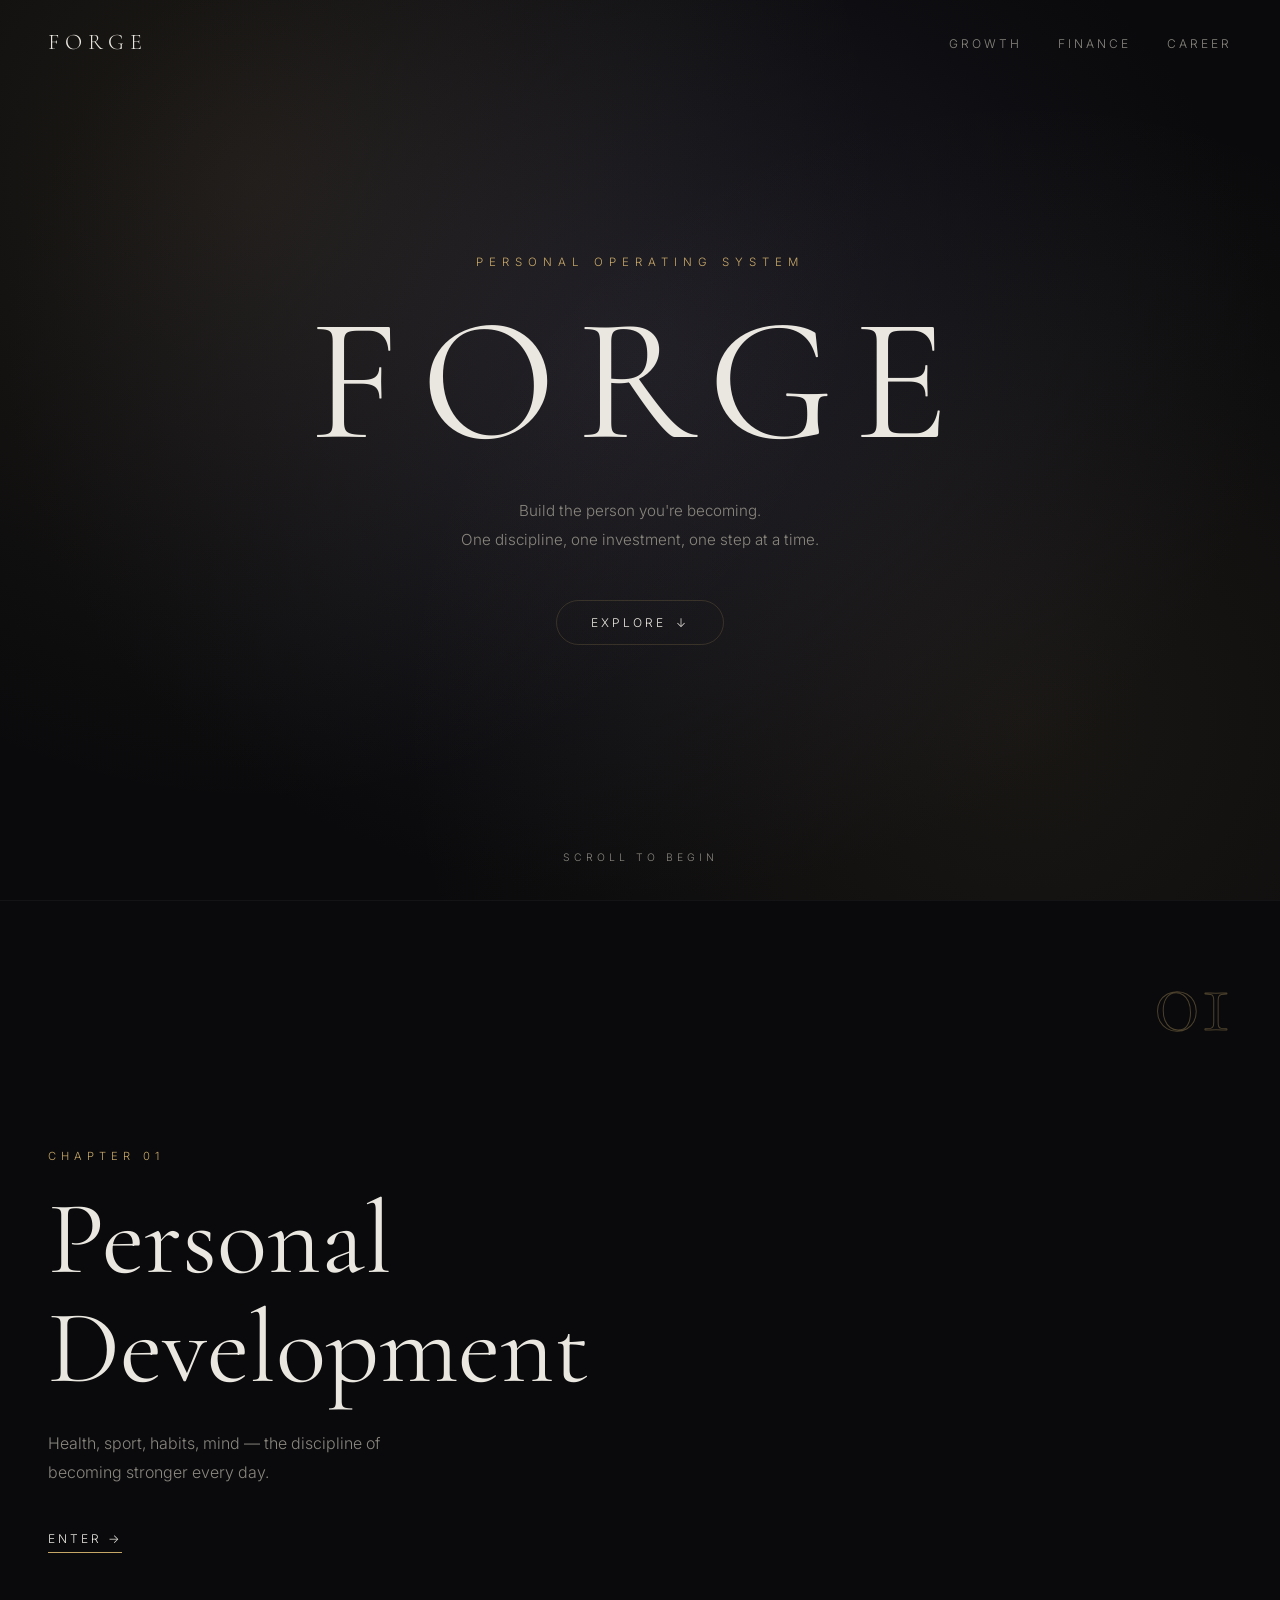
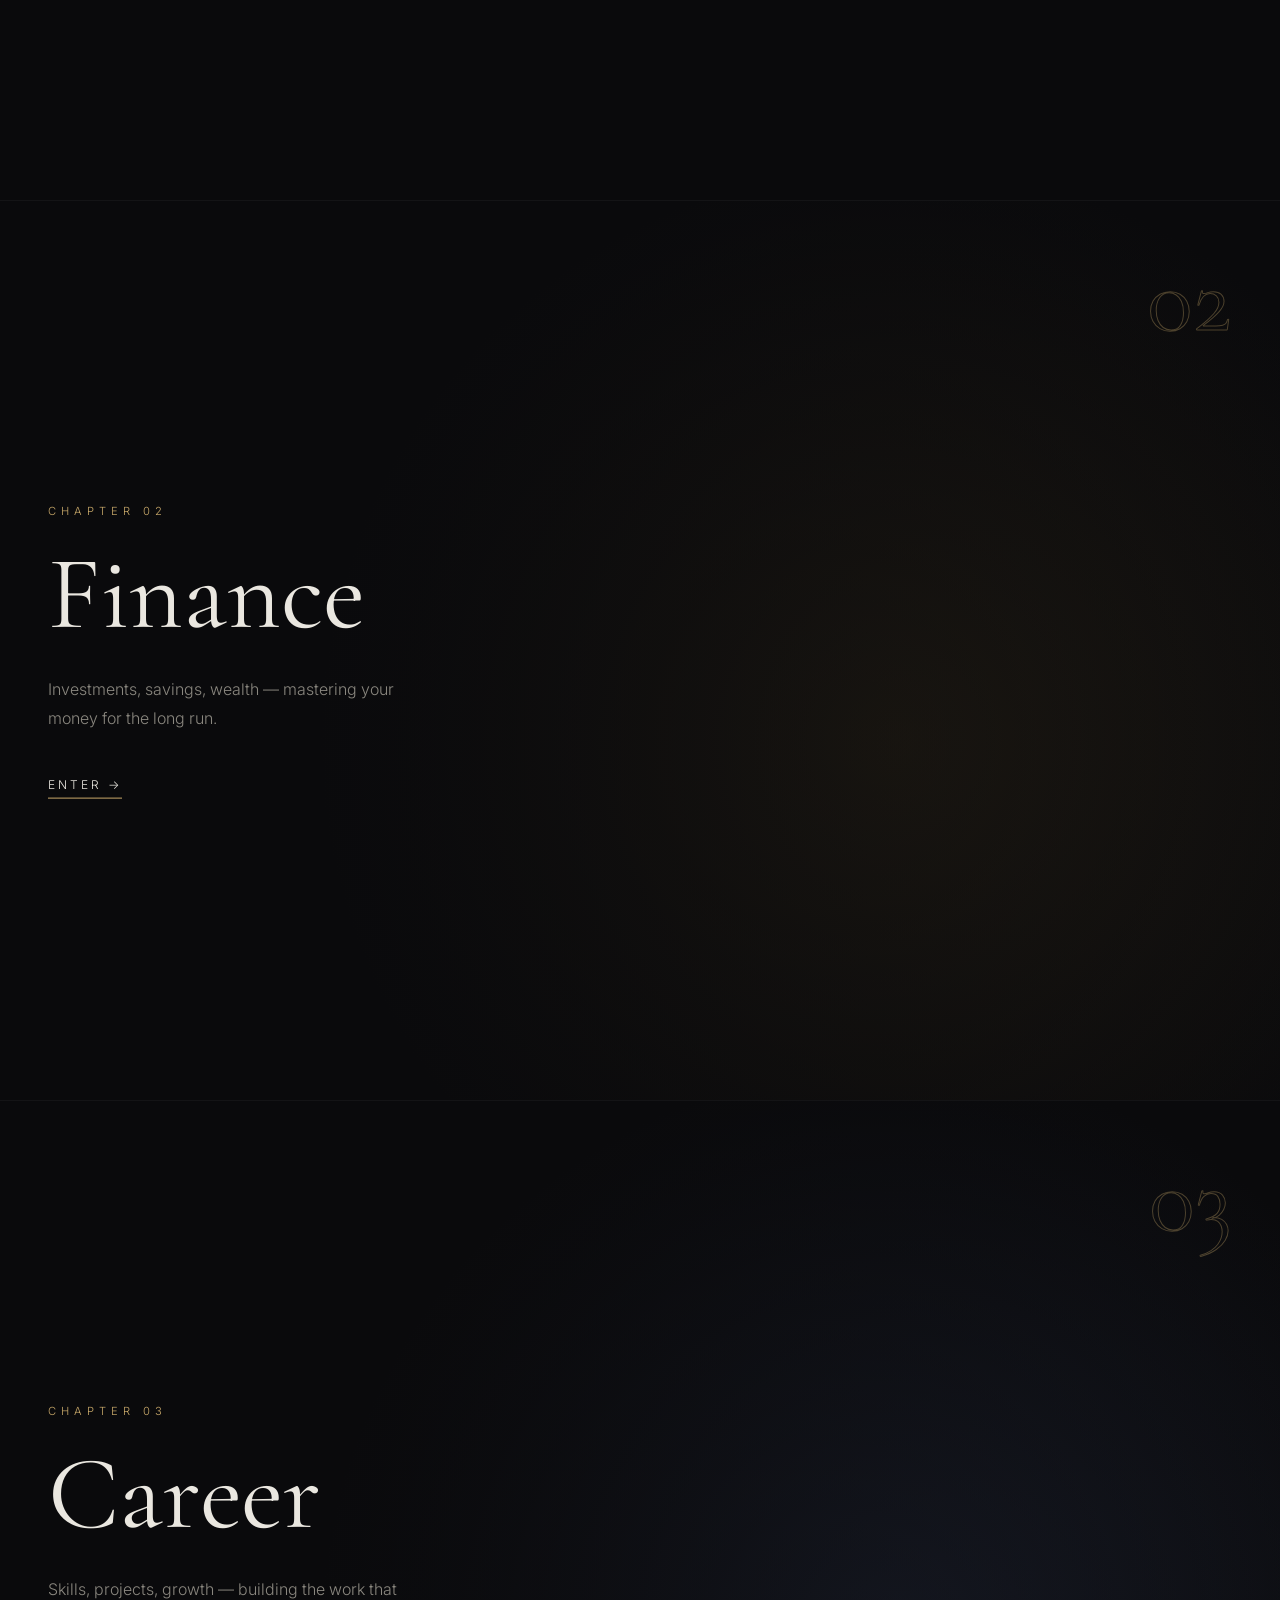
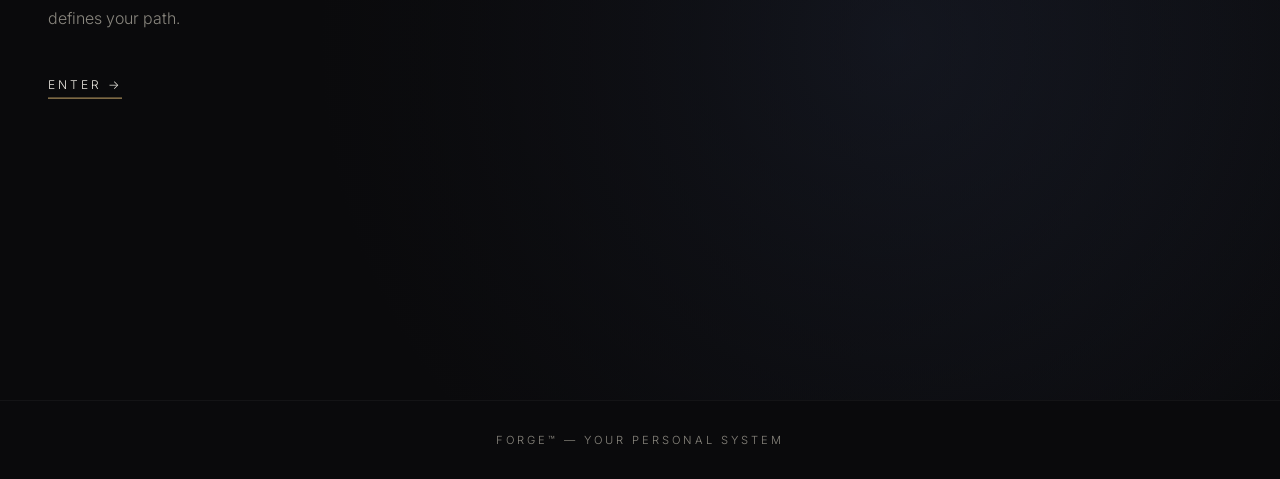
==== index.html @ 6bff3dd7 "premeir commit magic code" ====
<!DOCTYPE html>
<html lang="en">
<head>
  <meta charset="UTF-8">
  <meta name="viewport" content="width=device-width, initial-scale=1.0">
  <title>FORGE — Build your life</title>
  <link rel="preconnect" href="https://fonts.googleapis.com">
  <link rel="preconnect" href="https://fonts.gstatic.com" crossorigin>
  <link href="https://fonts.googleapis.com/css2?family=Cormorant+Garamond:wght@300;400;500;600&family=Inter:wght@300;400;500;600&display=swap" rel="stylesheet">
  <link rel="stylesheet" href="style.css">
</head>
<body>

  <!-- ===== HERO ===== -->
  <header class="hero" id="top">
    <div class="hero-bg"></div>
    <div class="hero-overlay"></div>

    <nav class="nav">
      <a href="#top" class="brand">FORGE</a>
      <div class="nav-links">
        <a href="#development">Growth</a>
        <a href="#finance">Finance</a>
        <a href="#career">Career</a>
      </div>
    </nav>

    <div class="hero-content">
      <p class="hero-tag">Personal operating system</p>
      <h1 class="hero-title">FORGE</h1>
      <p class="hero-sub">Build the person you're becoming.<br>One discipline, one investment, one step at a time.</p>
      <a href="#development" class="btn-scroll">Explore <span class="arrow">↓</span></a>
    </div>

    <div class="scroll-hint">Scroll to begin</div>
  </header>

  <!-- ===== SECTION 1 : PERSONAL DEVELOPMENT ===== -->
  <a href="personal.html" class="section-card" id="development">
    <div class="section-bg bg-growth"></div>
    <div class="section-overlay"></div>
    <div class="section-num">01</div>
    <div class="section-inner">
      <p class="section-label">Chapter 01</p>
      <h2>Personal<br>Development</h2>
      <p class="section-desc">Health, sport, habits, mind — the discipline of becoming stronger every day.</p>
      <span class="enter">Enter →</span>
    </div>
  </a>

  <!-- ===== SECTION 2 : FINANCE ===== -->
  <a href="finance.html" class="section-card" id="finance">
    <div class="section-bg bg-finance"></div>
    <div class="section-overlay"></div>
    <div class="section-num">02</div>
    <div class="section-inner">
      <p class="section-label">Chapter 02</p>
      <h2>Finance</h2>
      <p class="section-desc">Investments, savings, wealth — mastering your money for the long run.</p>
      <span class="enter">Enter →</span>
    </div>
  </a>

  <!-- ===== SECTION 3 : CAREER ===== -->
  <a href="career.html" class="section-card" id="career">
    <div class="section-bg bg-career"></div>
    <div class="section-overlay"></div>
    <div class="section-num">03</div>
    <div class="section-inner">
      <p class="section-label">Chapter 03</p>
      <h2>Career</h2>
      <p class="section-desc">Skills, projects, growth — building the work that defines your path.</p>
      <span class="enter">Enter →</span>
    </div>
  </a>

  <footer class="footer">
    <span>FORGE™ — your personal system</span>
  </footer>

  <script src="script.js"></script>
</body>
</html>
---- style.css ----
:root {
  --bg: #0a0a0c;
  --bg-2: #101014;
  --gold: #c9a96a;
  --gold-soft: #e0c896;
  --text: #eae7e0;
  --muted: #8a877f;
  --line: rgba(201, 169, 106, 0.18);
}

* {
  margin: 0;
  padding: 0;
  box-sizing: border-box;
}

html {
  scroll-behavior: smooth;
}

body {
  background: var(--bg);
  color: var(--text);
  font-family: 'Inter', sans-serif;
  font-weight: 300;
  overflow-x: hidden;
}

a {
  text-decoration: none;
  color: inherit;
}

/* ===== HERO ===== */
.hero {
  position: relative;
  height: 100vh;
  display: flex;
  flex-direction: column;
  align-items: center;
  justify-content: center;
  text-align: center;
  overflow: hidden;
}

.hero-bg {
  position: absolute;
  inset: 0;
  background: radial-gradient(ellipse at 50% 40%, #1a1a24 0%, #0a0a0c 70%);
}

.hero-overlay {
  position: absolute;
  inset: 0;
  background:
    radial-gradient(circle at 20% 20%, rgba(201,169,106,0.10), transparent 50%),
    radial-gradient(circle at 80% 80%, rgba(201,169,106,0.08), transparent 50%);
}

/* Nav */
.nav {
  position: absolute;
  top: 0;
  left: 0;
  right: 0;
  display: flex;
  justify-content: space-between;
  align-items: center;
  padding: 28px 48px;
  z-index: 10;
}

.brand {
  font-family: 'Cormorant Garamond', serif;
  font-size: 1.4rem;
  letter-spacing: 6px;
  color: var(--text);
}

.nav-links a {
  font-size: 0.75rem;
  letter-spacing: 3px;
  text-transform: uppercase;
  color: var(--muted);
  margin-left: 32px;
  transition: color 0.3s;
}

.nav-links a:hover {
  color: var(--gold);
}

/* Hero content */
.hero-content {
  position: relative;
  z-index: 5;
  padding: 0 24px;
}

.hero-tag {
  font-size: 0.72rem;
  letter-spacing: 6px;
  text-transform: uppercase;
  color: var(--gold);
  margin-bottom: 24px;
}

.hero-title {
  font-family: 'Cormorant Garamond', serif;
  font-weight: 400;
  font-size: clamp(5rem, 18vw, 11rem);
  letter-spacing: 0.12em;
  line-height: 1;
  color: var(--text);
}

.hero-sub {
  margin-top: 28px;
  font-size: 0.95rem;
  line-height: 1.9;
  color: var(--muted);
  max-width: 460px;
  margin-left: auto;
  margin-right: auto;
}

.btn-scroll {
  display: inline-flex;
  align-items: center;
  gap: 10px;
  margin-top: 46px;
  padding: 14px 34px;
  border: 1px solid var(--line);
  border-radius: 999px;
  font-size: 0.75rem;
  letter-spacing: 3px;
  text-transform: uppercase;
  color: var(--text);
  transition: all 0.3s;
}

.btn-scroll:hover {
  border-color: var(--gold);
  color: var(--gold);
}

.arrow {
  display: inline-block;
  animation: bounce 2s infinite;
}

@keyframes bounce {
  0%, 100% { transform: translateY(0); }
  50% { transform: translateY(5px); }
}

.scroll-hint {
  position: absolute;
  bottom: 36px;
  font-size: 0.65rem;
  letter-spacing: 4px;
  text-transform: uppercase;
  color: var(--muted);
  z-index: 5;
}

/* ===== SECTION CARDS ===== */
.section-card {
  position: relative;
  display: block;
  height: 100vh;
  overflow: hidden;
  border-top: 1px solid rgba(255,255,255,0.04);
}

.section-bg {
  position: absolute;
  inset: 0;
  background-size: cover;
  background-position: center;
  transition: transform 1.2s cubic-bezier(0.16, 1, 0.3, 1);
}

.section-card:hover .section-bg {
  transform: scale(1.05);
}

.bg-growth {
  background: linear-gradient(to top, #0a0a0c 0%, #0a0a0c 100%),
    radial-gradient(circle at 70% 60%, #1e2b20 0%, #0a0a0c 55%);
}

.bg-finance {
  background: radial-gradient(circle at 70% 60%, #241e14 0%, #0a0a0c 55%);
}

.bg-career {
  background: radial-gradient(circle at 70% 60%, #1c2130 0%, #0a0a0c 55%);
}

.section-overlay {
  position: absolute;
  inset: 0;
  background: linear-gradient(to left, rgba(10,10,12,0.3) 0%, rgba(10,10,12,0.92) 100%);
}

.section-num {
  position: absolute;
  top: 40px;
  right: 48px;
  font-family: 'Cormorant Garamond', serif;
  font-size: clamp(3rem, 8vw, 6rem);
  color: transparent;
  -webkit-text-stroke: 1px rgba(201,169,106,0.35);
  z-index: 3;
}

.section-inner {
  position: relative;
  z-index: 4;
  top: 50%;
  transform: translateY(-35%);
  opacity: 0;
  transition: opacity 1s ease, transform 1s cubic-bezier(0.16, 1, 0.3, 1);
  max-width: 560px;
  padding: 0 48px;
  will-change: transform, opacity;
}

.section-inner.visible {
  opacity: 1;
  transform: translateY(-50%);
}

.section-label {
  font-size: 0.7rem;
  letter-spacing: 5px;
  text-transform: uppercase;
  color: var(--gold);
  margin-bottom: 22px;
}

.section-inner h2 {
  font-family: 'Cormorant Garamond', serif;
  font-weight: 400;
  font-size: clamp(3rem, 9vw, 6.5rem);
  line-height: 1.05;
  margin-bottom: 26px;
}

.section-desc {
  color: var(--muted);
  line-height: 1.8;
  max-width: 380px;
  margin-bottom: 40px;
}

.enter {
  display: inline-flex;
  align-items: center;
  gap: 12px;
  font-size: 0.75rem;
  letter-spacing: 3px;
  text-transform: uppercase;
  color: var(--text);
  padding-bottom: 6px;
  border-bottom: 1px solid var(--gold);
  transition: all 0.3s;
}

.section-card:hover .enter {
  color: var(--gold);
  gap: 18px;
}

/* ===== FOOTER ===== */
.footer {
  text-align: center;
  padding: 32px;
  font-size: 0.7rem;
  letter-spacing: 3px;
  text-transform: uppercase;
  color: var(--muted);
  border-top: 1px solid rgba(255,255,255,0.04);
}
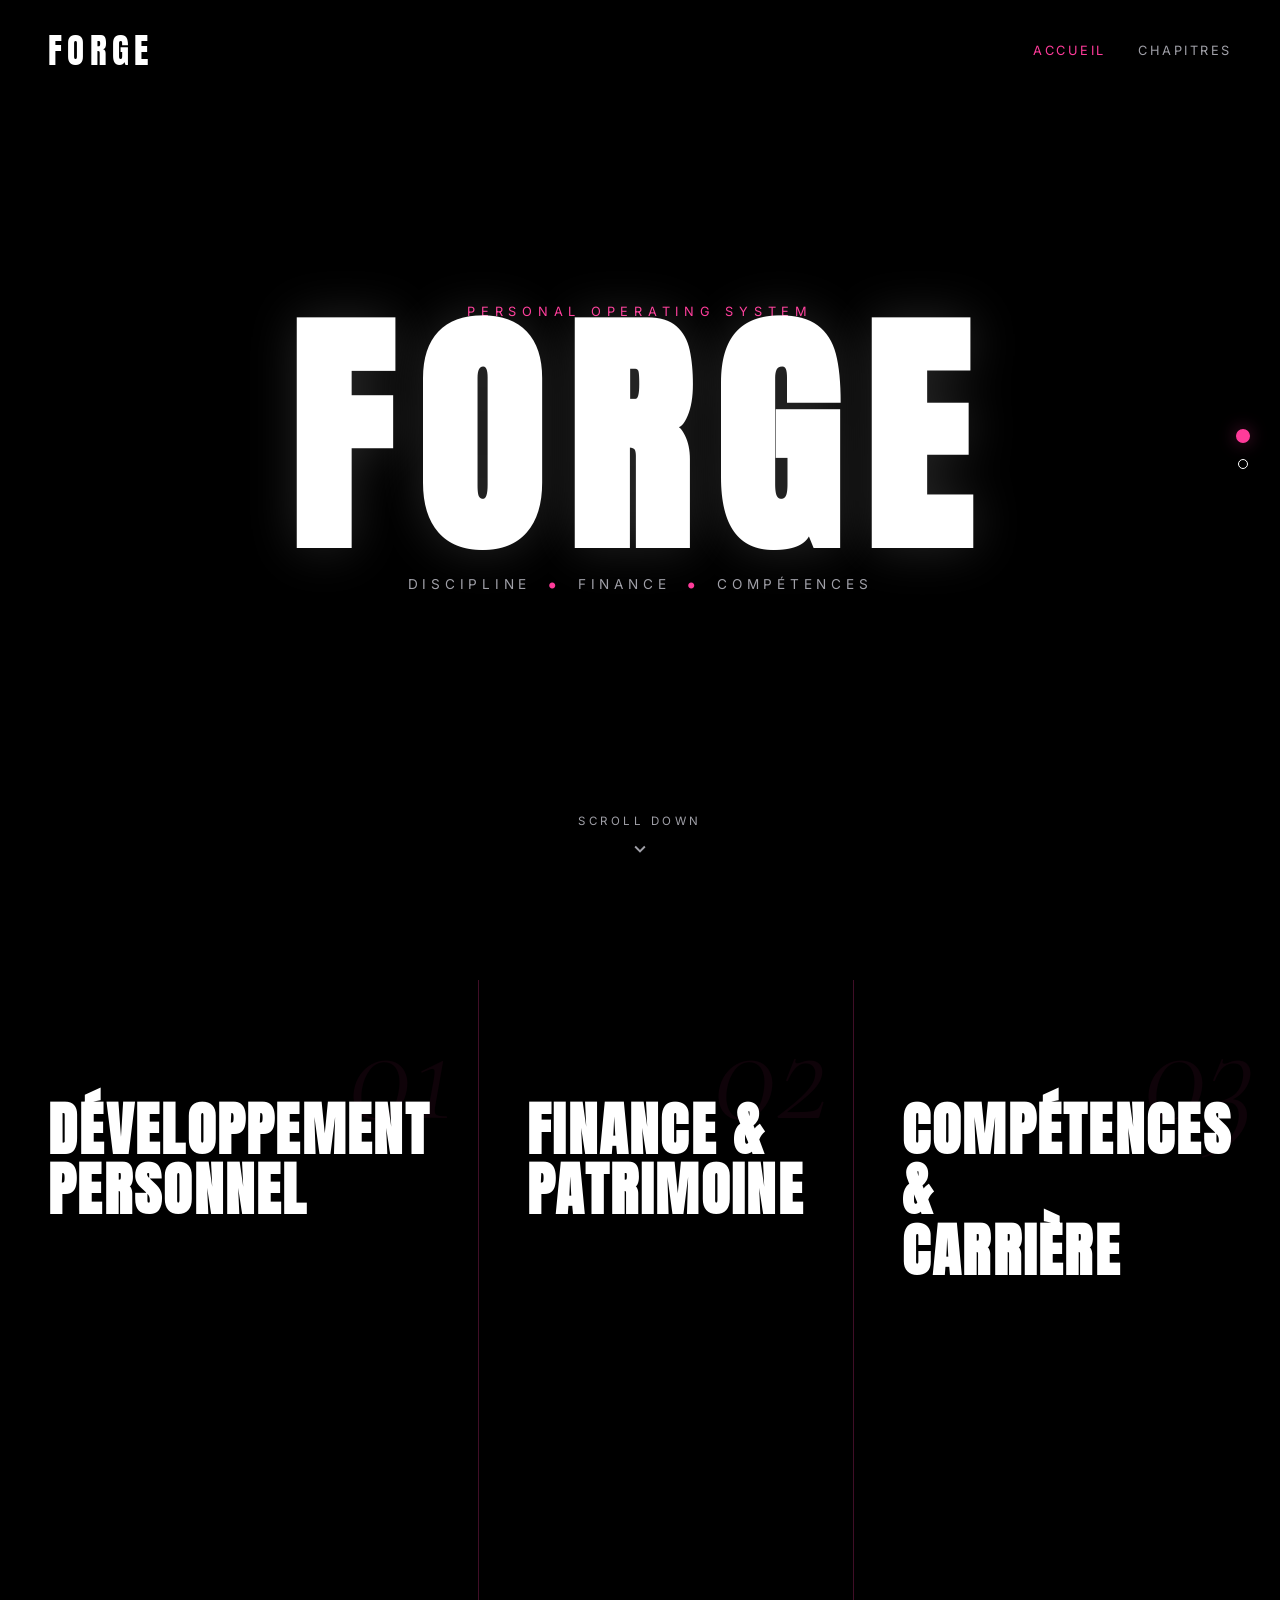
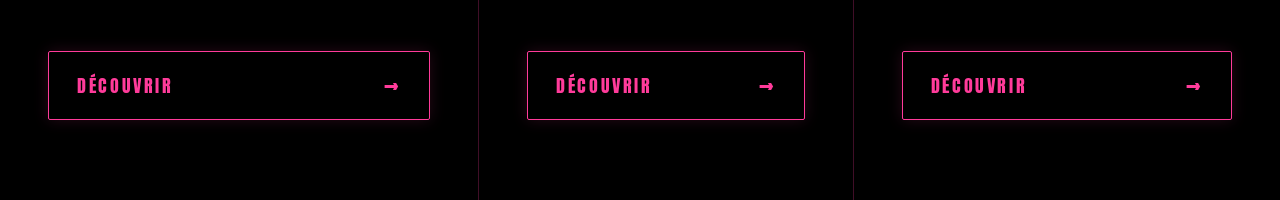
==== commit cdfc53a0: "FORGE !" ====
--- a/index.html
+++ b/index.html
@@ -1,82 +1,95 @@
 <!DOCTYPE html>
-<html lang="en">
+<html lang="fr">
 <head>
   <meta charset="UTF-8">
   <meta name="viewport" content="width=device-width, initial-scale=1.0">
-  <title>FORGE — Build your life</title>
+  <title>FORGE — Personal OS</title>
   <link rel="preconnect" href="https://fonts.googleapis.com">
   <link rel="preconnect" href="https://fonts.gstatic.com" crossorigin>
-  <link href="https://fonts.googleapis.com/css2?family=Cormorant+Garamond:wght@300;400;500;600&family=Inter:wght@300;400;500;600&display=swap" rel="stylesheet">
+  <link href="https://fonts.googleapis.com/css2?family=Anton&family=Cormorant+Garamond:ital,wght@0,300;0,400;0,600;1,300;1,400&family=Inter:wght@300;400;500;600&family=Oswald:wght@500;600;700&display=swap" rel="stylesheet">
   <link rel="stylesheet" href="style.css">
 </head>
 <body>
 
-  <!-- ===== HERO ===== -->
-  <header class="hero" id="top">
-    <div class="hero-bg"></div>
-    <div class="hero-overlay"></div>
+  <!-- ===== NAVIGATION FIXED ===== -->
+  <nav class="nav">
+    <a href="#hero" class="brand">FORGE</a>
+    <div class="nav-links">
+      <a href="#hero" class="nav-item active">Accueil</a>
+      <a href="#chapters" class="nav-item">Chapitres</a>
+    </div>
+  </nav>
 
-    <nav class="nav">
-      <a href="#top" class="brand">FORGE</a>
-      <div class="nav-links">
-        <a href="#development">Growth</a>
-        <a href="#finance">Finance</a>
-        <a href="#career">Career</a>
-      </div>
-    </nav>
+  <!-- ===== INDICATEUR DE PAGE ===== -->
+  <div class="page-indicator">
+    <a href="#hero" class="dot active" data-label="Accueil"></a>
+    <a href="#chapters" class="dot" data-label="Chapitres"></a>
+  </div>
 
-    <div class="hero-content">
-      <p class="hero-tag">Personal operating system</p>
-      <h1 class="hero-title">FORGE</h1>
-      <p class="hero-sub">Build the person you're becoming.<br>One discipline, one investment, one step at a time.</p>
-      <a href="#development" class="btn-scroll">Explore <span class="arrow">↓</span></a>
+  <!-- PAGE 1: HERO (NOIR, BLANC & ROSE) -->
+  <section class="page-section hero-section" id="hero">
+    <div class="hero-content-clean">
+      <p class="hero-subtag">PERSONAL OPERATING SYSTEM</p>
+      <h1 class="hero-title-white">FORGE</h1>
+      <p class="hero-subtitle-line">DISCIPLINE <span class="dot">•</span> FINANCE <span class="dot">•</span> COMPÉTENCES</p>
     </div>
 
-    <div class="scroll-hint">Scroll to begin</div>
-  </header>
+    <a href="#chapters" class="scroll-down-hint">
+      <span>SCROLL DOWN</span>
+      <svg viewBox="0 0 24 24" width="22" height="22"><path fill="currentColor" d="M7.41 8.59L12 13.17l4.59-4.58L18 10l-6 6-6-6 1.41-1.41z"/></svg>
+    </a>
+  </section>
 
-  <!-- ===== SECTION 1 : PERSONAL DEVELOPMENT ===== -->
-  <a href="personal.html" class="section-card" id="development">
-    <div class="section-bg bg-growth"></div>
-    <div class="section-overlay"></div>
-    <div class="section-num">01</div>
-    <div class="section-inner">
-      <p class="section-label">Chapter 01</p>
-      <h2>Personal<br>Development</h2>
-      <p class="section-desc">Health, sport, habits, mind — the discipline of becoming stronger every day.</p>
-      <span class="enter">Enter →</span>
+  <!-- PAGE 2: LES 3 COLONNES VERTICALES PURES AVEC BOUTON ANIMÉ -->
+  <section class="page-section chapters-full-section" id="chapters">
+    
+    <div class="vertical-chapters-container">
+
+      <!-- COLONNE GAUCHE: DEVELOPPEMENT PERSONNEL -->
+      <div class="vertical-col col-left">
+        <div class="col-bg-num">01</div>
+        <div class="col-main-header">
+          <h2 class="col-title">DÉVELOPPEMENT<br>PERSONNEL</h2>
+        </div>
+        <div class="col-footer">
+          <a href="personal.html" class="btn-discover">
+            <span class="btn-text">DÉCOUVRIR</span>
+            <span class="btn-arrow">→</span>
+          </a>
+        </div>
+      </div>
+
+      <!-- COLONNE MILIEU: FINANCE & PATRIMOINE -->
+      <div class="vertical-col col-center">
+        <div class="col-bg-num">02</div>
+        <div class="col-main-header">
+          <h2 class="col-title">FINANCE &<br>PATRIMOINE</h2>
+        </div>
+        <div class="col-footer">
+          <a href="finance.html" class="btn-discover">
+            <span class="btn-text">DÉCOUVRIR</span>
+            <span class="btn-arrow">→</span>
+          </a>
+        </div>
+      </div>
+
+      <!-- COLONNE DROITE: COMPÉTENCES & CARRIÈRE -->
+      <div class="vertical-col col-right">
+        <div class="col-bg-num">03</div>
+        <div class="col-main-header">
+          <h2 class="col-title">COMPÉTENCES &<br>CARRIÈRE</h2>
+        </div>
+        <div class="col-footer">
+          <a href="career.html" class="btn-discover">
+            <span class="btn-text">DÉCOUVRIR</span>
+            <span class="btn-arrow">→</span>
+          </a>
+        </div>
+      </div>
+
     </div>
-  </a>
 
-  <!-- ===== SECTION 2 : FINANCE ===== -->
-  <a href="finance.html" class="section-card" id="finance">
-    <div class="section-bg bg-finance"></div>
-    <div class="section-overlay"></div>
-    <div class="section-num">02</div>
-    <div class="section-inner">
-      <p class="section-label">Chapter 02</p>
-      <h2>Finance</h2>
-      <p class="section-desc">Investments, savings, wealth — mastering your money for the long run.</p>
-      <span class="enter">Enter →</span>
-    </div>
-  </a>
-
-  <!-- ===== SECTION 3 : CAREER ===== -->
-  <a href="career.html" class="section-card" id="career">
-    <div class="section-bg bg-career"></div>
-    <div class="section-overlay"></div>
-    <div class="section-num">03</div>
-    <div class="section-inner">
-      <p class="section-label">Chapter 03</p>
-      <h2>Career</h2>
-      <p class="section-desc">Skills, projects, growth — building the work that defines your path.</p>
-      <span class="enter">Enter →</span>
-    </div>
-  </a>
-
-  <footer class="footer">
-    <span>FORGE™ — your personal system</span>
-  </footer>
+  </section>
 
   <script src="script.js"></script>
 </body>
--- a/style.css
+++ b/style.css
@@ -1,11 +1,16 @@
 :root {
-  --bg: #0a0a0c;
-  --bg-2: #101014;
-  --gold: #c9a96a;
-  --gold-soft: #e0c896;
-  --text: #eae7e0;
-  --muted: #8a877f;
-  --line: rgba(201, 169, 106, 0.18);
+  --bg: #000000;
+  --white: #FFFFFF;
+  --pink: #FF3B9A;
+  --pink-glow: rgba(255, 59, 154, 0.4);
+  --pink-subtle: rgba(255, 59, 154, 0.12);
+  --text-gray: #A0A0A8;
+  --text-muted: #55555F;
+  --border-line: rgba(255, 255, 255, 0.12);
+  --border-pink: rgba(255, 59, 154, 0.25);
+  --font-title: 'Anton', 'Oswald', sans-serif;
+  --font-serif: 'Cormorant Garamond', Georgia, serif;
+  --font-sans: 'Inter', sans-serif;
 }
 
 * {
@@ -16,270 +21,329 @@
 
 html {
   scroll-behavior: smooth;
+  scroll-snap-type: y mandatory;
+  background-color: var(--bg);
+  color: var(--white);
+  font-family: var(--font-sans);
+  height: 100%;
 }
 
 body {
-  background: var(--bg);
-  color: var(--text);
-  font-family: 'Inter', sans-serif;
-  font-weight: 300;
-  overflow-x: hidden;
-}
-
-a {
-  text-decoration: none;
-  color: inherit;
-}
-
-/* ===== HERO ===== */
-.hero {
-  position: relative;
+  background-color: var(--bg);
+  color: var(--white);
+  font-family: var(--font-sans);
+  min-height: 100%;
+}
+
+/* ===== FULL PAGE SCROLL SECTIONS ===== */
+.page-section {
+  width: 100vw;
   height: 100vh;
-  display: flex;
-  flex-direction: column;
-  align-items: center;
-  justify-content: center;
-  text-align: center;
+  scroll-snap-align: start;
+  scroll-snap-stop: always;
+  position: relative;
   overflow: hidden;
-}
-
-.hero-bg {
-  position: absolute;
-  inset: 0;
-  background: radial-gradient(ellipse at 50% 40%, #1a1a24 0%, #0a0a0c 70%);
-}
-
-.hero-overlay {
-  position: absolute;
-  inset: 0;
-  background:
-    radial-gradient(circle at 20% 20%, rgba(201,169,106,0.10), transparent 50%),
-    radial-gradient(circle at 80% 80%, rgba(201,169,106,0.08), transparent 50%);
-}
-
-/* Nav */
+  background-color: var(--bg);
+}
+
+/* ===== NAVIGATION ===== */
 .nav {
-  position: absolute;
+  position: fixed;
   top: 0;
   left: 0;
   right: 0;
   display: flex;
   justify-content: space-between;
   align-items: center;
-  padding: 28px 48px;
-  z-index: 10;
+  padding: 24px 48px;
+  background: linear-gradient(to bottom, rgba(0,0,0,0.95), transparent);
+  z-index: 100;
 }
 
 .brand {
-  font-family: 'Cormorant Garamond', serif;
-  font-size: 1.4rem;
-  letter-spacing: 6px;
-  color: var(--text);
-}
-
-.nav-links a {
-  font-size: 0.75rem;
-  letter-spacing: 3px;
-  text-transform: uppercase;
-  color: var(--muted);
-  margin-left: 32px;
+  font-family: var(--font-title);
+  font-size: 2.2rem;
+  letter-spacing: 0.15em;
+  color: var(--white);
+  text-decoration: none;
   transition: color 0.3s;
 }
 
-.nav-links a:hover {
-  color: var(--gold);
-}
-
-/* Hero content */
-.hero-content {
-  position: relative;
-  z-index: 5;
+.brand:hover {
+  color: var(--pink);
+}
+
+.nav-links {
+  display: flex;
+  gap: 32px;
+}
+
+.nav-item {
+  font-family: var(--font-sans);
+  font-size: 0.8rem;
+  letter-spacing: 0.2em;
+  text-transform: uppercase;
+  color: var(--text-gray);
+  text-decoration: none;
+  transition: color 0.3s;
+}
+
+.nav-item:hover, .nav-item.active {
+  color: var(--pink);
+}
+
+/* ===== PAGE INDICATOR (RIGHT SIDE DOTS) ===== */
+.page-indicator {
+  position: fixed;
+  right: 32px;
+  top: 50%;
+  transform: translateY(-50%);
+  display: flex;
+  flex-direction: column;
+  gap: 18px;
+  z-index: 100;
+}
+
+.dot {
+  width: 10px;
+  height: 10px;
+  border-radius: 50%;
+  border: 1px solid var(--white);
+  background: transparent;
+  transition: all 0.3s ease;
+}
+
+.dot.active {
+  background: var(--pink);
+  border-color: var(--pink);
+  box-shadow: 0 0 12px var(--pink-glow);
+  transform: scale(1.4);
+}
+
+/* ===== PAGE 1: HERO ===== */
+.hero-section {
+  display: flex;
+  flex-direction: column;
+  justify-content: center;
+  align-items: center;
+  text-align: center;
   padding: 0 24px;
 }
 
-.hero-tag {
+.hero-content-clean {
+  display: flex;
+  flex-direction: column;
+  align-items: center;
+  justify-content: center;
+}
+
+.hero-subtag {
+  font-size: 0.8rem;
+  letter-spacing: 0.45em;
+  color: var(--pink);
+  text-transform: uppercase;
+  margin-bottom: 12px;
+}
+
+.hero-title-white {
+  font-family: var(--font-title);
+  font-size: clamp(6rem, 22vw, 16rem);
+  letter-spacing: 0.1em;
+  color: var(--white);
+  line-height: 0.85;
+  text-transform: uppercase;
+  margin-bottom: 24px;
+  text-shadow: 0 0 50px rgba(255, 255, 255, 0.15);
+}
+
+.hero-subtitle-line {
+  font-size: 0.85rem;
+  letter-spacing: 0.35em;
+  color: var(--text-gray);
+  text-transform: uppercase;
+  display: flex;
+  gap: 16px;
+  align-items: center;
+}
+
+.hero-subtitle-line .dot {
+  color: var(--pink);
+  border: none;
+  width: auto;
+  height: auto;
+  font-size: 1.2rem;
+}
+
+.scroll-down-hint {
+  position: absolute;
+  bottom: 40px;
+  display: flex;
+  flex-direction: column;
+  align-items: center;
+  gap: 10px;
   font-size: 0.72rem;
-  letter-spacing: 6px;
-  text-transform: uppercase;
-  color: var(--gold);
-  margin-bottom: 24px;
-}
-
-.hero-title {
-  font-family: 'Cormorant Garamond', serif;
-  font-weight: 400;
-  font-size: clamp(5rem, 18vw, 11rem);
-  letter-spacing: 0.12em;
-  line-height: 1;
-  color: var(--text);
-}
-
-.hero-sub {
-  margin-top: 28px;
-  font-size: 0.95rem;
-  line-height: 1.9;
-  color: var(--muted);
-  max-width: 460px;
-  margin-left: auto;
-  margin-right: auto;
-}
-
-.btn-scroll {
-  display: inline-flex;
-  align-items: center;
-  gap: 10px;
-  margin-top: 46px;
-  padding: 14px 34px;
-  border: 1px solid var(--line);
-  border-radius: 999px;
-  font-size: 0.75rem;
-  letter-spacing: 3px;
-  text-transform: uppercase;
-  color: var(--text);
-  transition: all 0.3s;
-}
-
-.btn-scroll:hover {
-  border-color: var(--gold);
-  color: var(--gold);
-}
-
-.arrow {
-  display: inline-block;
+  letter-spacing: 0.3em;
+  color: var(--text-gray);
+  text-decoration: none;
+  transition: color 0.3s;
+}
+
+.scroll-down-hint:hover {
+  color: var(--pink);
+}
+
+.scroll-down-hint svg {
   animation: bounce 2s infinite;
 }
 
 @keyframes bounce {
   0%, 100% { transform: translateY(0); }
-  50% { transform: translateY(5px); }
-}
-
-.scroll-hint {
+  50% { transform: translateY(8px); }
+}
+
+/* ===== PAGE 2: LES 3 COLONNES VERTICALES ===== */
+.chapters-full-section {
+  padding: 0;
+  height: 100vh;
+  width: 100vw;
+}
+
+.vertical-chapters-container {
+  display: flex;
+  width: 100%;
+  height: 100vh;
+  padding-top: 80px;
+}
+
+.vertical-col {
+  flex: 1;
+  height: calc(100vh - 80px);
+  border-right: 1px solid var(--border-pink);
+  padding: 60px 48px;
+  display: flex;
+  flex-direction: column;
+  justify-content: space-between;
+  position: relative;
+  background: var(--bg);
+  transition: all 0.4s ease;
+}
+
+.vertical-col:last-child {
+  border-right: none;
+}
+
+.vertical-col:hover {
+  background: rgba(255, 59, 154, 0.03);
+  border-right-color: var(--pink);
+  flex: 1.1;
+}
+
+.col-bg-num {
   position: absolute;
-  bottom: 36px;
-  font-size: 0.65rem;
-  letter-spacing: 4px;
-  text-transform: uppercase;
-  color: var(--muted);
+  top: 20px;
+  right: 24px;
+  font-family: var(--font-serif);
+  font-size: 9rem;
+  font-style: italic;
+  font-weight: 300;
+  color: rgba(255, 59, 154, 0.06);
+  line-height: 1;
+  pointer-events: none;
+  user-select: none;
+  transition: color 0.3s;
+}
+
+.vertical-col:hover .col-bg-num {
+  color: rgba(255, 59, 154, 0.18);
+}
+
+.col-main-header {
+  margin-top: 60px;
+  position: relative;
   z-index: 5;
 }
 
-/* ===== SECTION CARDS ===== */
-.section-card {
-  position: relative;
-  display: block;
-  height: 100vh;
+.col-title {
+  font-family: var(--font-title);
+  font-size: clamp(2.5rem, 4.5vw, 4rem);
+  letter-spacing: 0.04em;
+  color: var(--white);
+  text-transform: uppercase;
+  line-height: 1.05;
+  transition: color 0.3s, transform 0.3s;
+}
+
+.vertical-col:hover .col-title {
+  color: var(--pink);
+  transform: translateY(-4px);
+}
+
+.col-footer {
+  margin-bottom: 20px;
+  position: relative;
+  z-index: 5;
+}
+
+/* BOUTON ANIMÉ AVEC GLOW & FLÈCHE */
+.btn-discover {
+  display: flex;
+  align-items: center;
+  justify-content: space-between;
+  width: 100%;
+  padding: 18px 28px;
+  border: 1px solid var(--pink);
+  background: transparent;
+  color: var(--pink);
+  text-decoration: none;
+  font-family: var(--font-title);
+  font-size: 1.1rem;
+  letter-spacing: 0.15em;
+  text-transform: uppercase;
+  border-radius: 2px;
+  position: relative;
   overflow: hidden;
-  border-top: 1px solid rgba(255,255,255,0.04);
-}
-
-.section-bg {
-  position: absolute;
-  inset: 0;
-  background-size: cover;
-  background-position: center;
-  transition: transform 1.2s cubic-bezier(0.16, 1, 0.3, 1);
-}
-
-.section-card:hover .section-bg {
-  transform: scale(1.05);
-}
-
-.bg-growth {
-  background: linear-gradient(to top, #0a0a0c 0%, #0a0a0c 100%),
-    radial-gradient(circle at 70% 60%, #1e2b20 0%, #0a0a0c 55%);
-}
-
-.bg-finance {
-  background: radial-gradient(circle at 70% 60%, #241e14 0%, #0a0a0c 55%);
-}
-
-.bg-career {
-  background: radial-gradient(circle at 70% 60%, #1c2130 0%, #0a0a0c 55%);
-}
-
-.section-overlay {
-  position: absolute;
-  inset: 0;
-  background: linear-gradient(to left, rgba(10,10,12,0.3) 0%, rgba(10,10,12,0.92) 100%);
-}
-
-.section-num {
-  position: absolute;
-  top: 40px;
-  right: 48px;
-  font-family: 'Cormorant Garamond', serif;
-  font-size: clamp(3rem, 8vw, 6rem);
-  color: transparent;
-  -webkit-text-stroke: 1px rgba(201,169,106,0.35);
-  z-index: 3;
-}
-
-.section-inner {
-  position: relative;
-  z-index: 4;
-  top: 50%;
-  transform: translateY(-35%);
-  opacity: 0;
-  transition: opacity 1s ease, transform 1s cubic-bezier(0.16, 1, 0.3, 1);
-  max-width: 560px;
-  padding: 0 48px;
-  will-change: transform, opacity;
-}
-
-.section-inner.visible {
-  opacity: 1;
-  transform: translateY(-50%);
-}
-
-.section-label {
-  font-size: 0.7rem;
-  letter-spacing: 5px;
-  text-transform: uppercase;
-  color: var(--gold);
-  margin-bottom: 22px;
-}
-
-.section-inner h2 {
-  font-family: 'Cormorant Garamond', serif;
-  font-weight: 400;
-  font-size: clamp(3rem, 9vw, 6.5rem);
-  line-height: 1.05;
-  margin-bottom: 26px;
-}
-
-.section-desc {
-  color: var(--muted);
-  line-height: 1.8;
-  max-width: 380px;
-  margin-bottom: 40px;
-}
-
-.enter {
-  display: inline-flex;
-  align-items: center;
-  gap: 12px;
-  font-size: 0.75rem;
-  letter-spacing: 3px;
-  text-transform: uppercase;
-  color: var(--text);
-  padding-bottom: 6px;
-  border-bottom: 1px solid var(--gold);
-  transition: all 0.3s;
-}
-
-.section-card:hover .enter {
-  color: var(--gold);
-  gap: 18px;
-}
-
-/* ===== FOOTER ===== */
-.footer {
-  text-align: center;
-  padding: 32px;
-  font-size: 0.7rem;
-  letter-spacing: 3px;
-  text-transform: uppercase;
-  color: var(--muted);
-  border-top: 1px solid rgba(255,255,255,0.04);
-}
+  transition: all 0.4s ease;
+  box-shadow: 0 0 15px rgba(255, 59, 154, 0.15);
+  animation: pulseGlow 3s infinite alternate;
+}
+
+@keyframes pulseGlow {
+  0% { box-shadow: 0 0 10px rgba(255, 59, 154, 0.15); }
+  100% { box-shadow: 0 0 25px rgba(255, 59, 154, 0.4); }
+}
+
+.btn-discover:hover {
+  background: var(--pink);
+  color: #000000;
+  box-shadow: 0 0 35px rgba(255, 59, 154, 0.7);
+  transform: translateY(-2px);
+}
+
+.btn-arrow {
+  font-size: 1.3rem;
+  transition: transform 0.3s ease;
+}
+
+.btn-discover:hover .btn-arrow {
+  transform: translateX(8px);
+}
+
+/* ===== RESPONSIVE ===== */
+@media (max-width: 900px) {
+  .nav {
+    padding: 16px 24px;
+  }
+  .vertical-chapters-container {
+    flex-direction: column;
+    height: auto;
+  }
+  .vertical-col {
+    height: 100vh;
+    border-right: none;
+    border-bottom: 1px solid var(--border-pink);
+    padding: 40px 24px;
+  }
+  .page-indicator {
+    display: none;
+  }
+}
